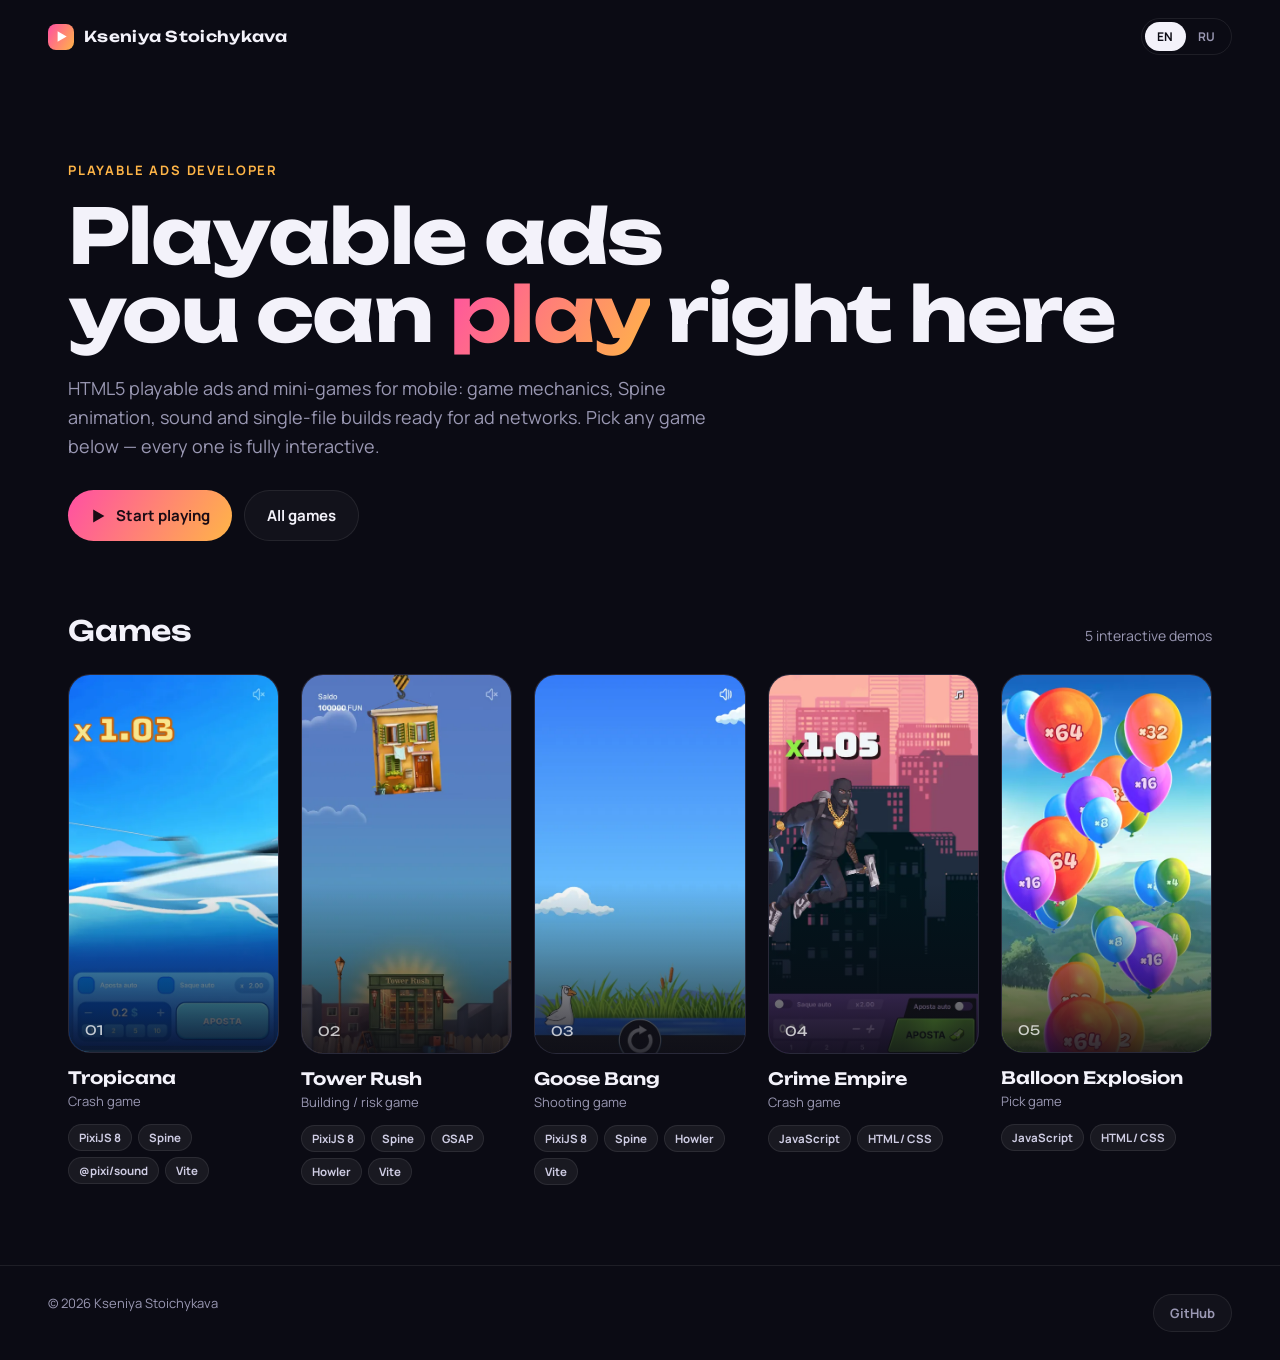
==== index.html @ 9a912e40 "Playable ads portfolio" ====
<!doctype html>
<html lang="en">
<head>
  <meta charset="UTF-8">
  <meta name="viewport" content="width=device-width, initial-scale=1, viewport-fit=cover">
  <title>Playable Ads Portfolio — Kseniya Stoichykava</title>
  <meta name="description" content="Interactive portfolio of HTML5 playable ads: PixiJS, Spine, vanilla JS.">
  <meta property="og:title" content="Playable Ads Portfolio — Kseniya Stoichykava">
  <meta property="og:description" content="5 interactive HTML5 playable ads — play them right in the browser.">
  <meta property="og:image" content="/assets/og.png">
  <meta property="og:type" content="website">
  <meta name="twitter:card" content="summary_large_image">
  <meta name="theme-color" content="#0b0b14">
  <link rel="icon" href="/assets/favicon.svg" type="image/svg+xml">
  <link rel="preconnect" href="https://fonts.googleapis.com">
  <link rel="preconnect" href="https://fonts.gstatic.com" crossorigin>
  <link href="https://fonts.googleapis.com/css2?family=Manrope:wght@400;500;700;800&family=Unbounded:wght@500;600;700&display=swap" rel="stylesheet">
  <link rel="stylesheet" href="/assets/style.css">
  <script src="/assets/games.js"></script>
</head>
<body>
  <header class="topbar">
    <a class="brand" href="/">
      <span class="brand-dot"><svg viewBox="0 0 10 10"><path d="M2 1l7 4-7 4z"/></svg></span>
      <span id="author"></span>
    </a>
    <div class="lang" role="group" aria-label="Language">
      <button data-lang="en">EN</button><button data-lang="ru">RU</button>
    </div>
  </header>

  <main>
    <section class="hero">
      <div class="eyebrow" id="role"></div>
      <h1 id="headline"></h1>
      <p id="intro"></p>
      <div class="hero-actions">
        <a class="btn btn-primary" id="startBtn" href="#">
          <svg viewBox="0 0 10 10"><path d="M2 1l7 4-7 4z"/></svg><span></span>
        </a>
        <a class="btn btn-ghost" href="#games" id="seeAll"></a>
      </div>
    </section>

    <section class="section" id="games">
      <div class="section-head">
        <h2 id="gamesTitle"></h2>
        <span id="gamesCount"></span>
      </div>
      <div class="grid" id="grid"></div>
    </section>
  </main>

  <footer class="footer">
    <span id="copy"></span>
    <div class="contacts" id="contacts"></div>
  </footer>

<script>
(function () {
  const P = window.PORTFOLIO, t = pfT;
  const L = {
    headline: { en: 'Playable ads<br>you can <span>play</span> right here', ru: 'Playable-реклама,<br>в которую можно <span>играть</span>' },
    start: { en: "Start playing", ru: "Начать играть" },
    seeAll: { en: "All games", ru: "Все игры" },
    games: { en: "Games", ru: "Игры" },
    count: { en: (n) => n + " interactive demos", ru: (n) => n + " интерактивных демо" },
  };
  const esc = (s) => String(s).replace(/[&<>"]/g, (c) => ({ "&": "&amp;", "<": "&lt;", ">": "&gt;", '"': "&quot;" }[c]));

  function render() {
    const lang = pfLang();
    document.querySelectorAll(".lang button").forEach((b) => b.classList.toggle("on", b.dataset.lang === lang));
    document.getElementById("author").textContent = P.author;
    document.getElementById("role").textContent = t(P.role);
    document.getElementById("headline").innerHTML = t(L.headline);
    document.getElementById("intro").textContent = t(P.intro);
    const start = document.getElementById("startBtn");
    start.href = "/play#" + P.games[0].slug;
    start.querySelector("span").textContent = t(L.start);
    document.getElementById("seeAll").textContent = t(L.seeAll);
    document.getElementById("gamesTitle").textContent = t(L.games);
    document.getElementById("gamesCount").textContent = L.count[lang](P.games.length);

    document.getElementById("grid").innerHTML = P.games.map((g, i) => `
      <a class="card" href="/play#${g.slug}">
        <div class="card-cover">
          <img src="/assets/covers/${g.slug}.webp" alt="${esc(g.title)}" loading="lazy">
          <span class="card-play"><svg viewBox="0 0 10 10"><path d="M2 1l7 4-7 4z"/></svg></span>
          <span class="card-num">${String(i + 1).padStart(2, "0")}</span>
        </div>
        <div>
          <h3>${esc(g.title)}</h3>
          <div class="card-meta">${esc(t(g.genre))}</div>
        </div>
        <div class="chips">${g.stack.map((s) => `<span class="chip">${esc(s)}</span>`).join("")}</div>
      </a>`).join("");

    const c = P.contacts, links = [];
    if (c.email) links.push(`<a class="btn btn-ghost" href="mailto:${esc(c.email)}">Email</a>`);
    if (c.telegram) links.push(`<a class="btn btn-ghost" href="${esc(c.telegram)}" target="_blank" rel="noopener">Telegram</a>`);
    if (c.github) links.push(`<a class="btn btn-ghost" href="${esc(c.github)}" target="_blank" rel="noopener">GitHub</a>`);
    if (c.linkedin) links.push(`<a class="btn btn-ghost" href="${esc(c.linkedin)}" target="_blank" rel="noopener">LinkedIn</a>`);
    document.getElementById("contacts").innerHTML = links.join("");
    document.getElementById("copy").textContent = "© " + new Date().getFullYear() + " " + P.author;
  }

  document.querySelectorAll(".lang button").forEach((b) => b.addEventListener("click", () => pfSetLang(b.dataset.lang)));
  document.addEventListener("pf-lang", render);
  render();
})();
</script>
</body>
</html>
---- assets/style.css ----
:root {
  --bg: #0b0b14;
  --bg-2: #12121f;
  --card: #171728;
  --line: rgba(255, 255, 255, 0.08);
  --text: #f3f2fa;
  --muted: #9a98b3;
  --accent: #ff4fa3;
  --accent-2: #ffb547;
  --grad: linear-gradient(120deg, var(--accent) 0%, var(--accent-2) 100%);
  --radius: 22px;
  --font-head: "Unbounded", system-ui, sans-serif;
  --font-body: "Manrope", system-ui, sans-serif;
}

* { box-sizing: border-box; margin: 0; padding: 0; }
html, body { background: var(--bg); color: var(--text); font-family: var(--font-body); -webkit-font-smoothing: antialiased; }
a { color: inherit; text-decoration: none; }
button { font: inherit; color: inherit; background: none; border: 0; cursor: pointer; }
img { display: block; max-width: 100%; }
:focus-visible { outline: 2px solid var(--accent-2); outline-offset: 3px; border-radius: 8px; }

/* ── top bar ── */
.topbar {
  display: flex; align-items: center; justify-content: space-between; gap: 16px;
  padding: 18px clamp(16px, 4vw, 48px);
}
.brand { display: flex; align-items: center; gap: 10px; font-family: var(--font-head); font-weight: 600; font-size: 15px; letter-spacing: .02em; }
.brand-dot { width: 26px; height: 26px; border-radius: 8px; background: var(--grad); display: grid; place-items: center; }
.brand-dot svg { width: 13px; height: 13px; fill: #fff; }
.lang { display: flex; padding: 3px; border: 1px solid var(--line); border-radius: 999px; }
.lang button { padding: 6px 12px; border-radius: 999px; font-size: 12px; font-weight: 700; color: var(--muted); letter-spacing: .05em; }
.lang button.on { background: var(--text); color: var(--bg); }

/* ── landing ── */
.hero { padding: clamp(32px, 7vw, 88px) clamp(16px, 4vw, 48px) 24px; max-width: 1240px; margin: 0 auto; position: relative; }
.hero::before {
  content: ""; position: absolute; inset: -120px 0 auto auto; width: 520px; height: 520px; pointer-events: none;
  background: radial-gradient(closest-side, rgba(255, 79, 163, .22), transparent 70%); filter: blur(10px); z-index: -1;
}
.eyebrow { color: var(--accent-2); font-weight: 700; font-size: 13px; letter-spacing: .14em; text-transform: uppercase; margin-bottom: 18px; }
.hero h1 { font-family: var(--font-head); font-weight: 700; font-size: clamp(34px, 6.4vw, 76px); line-height: 1.02; letter-spacing: -.02em; }
.hero h1 span { background: var(--grad); -webkit-background-clip: text; background-clip: text; color: transparent; }
.hero p { margin-top: 22px; max-width: 640px; color: var(--muted); font-size: clamp(15px, 1.6vw, 18px); line-height: 1.6; }
.hero-actions { display: flex; flex-wrap: wrap; gap: 12px; margin-top: 30px; }
.btn { display: inline-flex; align-items: center; gap: 10px; padding: 14px 22px; border-radius: 999px; font-weight: 700; font-size: 15px; transition: transform .2s, background .2s; }
.btn:hover { transform: translateY(-2px); }
.btn-primary { background: var(--grad); color: #1a0b14; }
.btn-ghost { border: 1px solid var(--line); background: rgba(255,255,255,.03); }
.btn-ghost:hover { background: rgba(255,255,255,.08); }
.btn svg { width: 16px; height: 16px; fill: currentColor; }

.section { max-width: 1240px; margin: 0 auto; padding: 48px clamp(16px, 4vw, 48px) 80px; }
.section-head { display: flex; align-items: baseline; justify-content: space-between; gap: 16px; margin-bottom: 26px; }
.section-head h2 { font-family: var(--font-head); font-size: clamp(20px, 2.4vw, 28px); font-weight: 600; }
.section-head span { color: var(--muted); font-size: 14px; }

.grid { display: grid; grid-template-columns: repeat(auto-fill, minmax(210px, 1fr)); gap: 22px; }
.card { display: flex; flex-direction: column; gap: 14px; }
.card-cover {
  position: relative; aspect-ratio: 390 / 700; border-radius: var(--radius); overflow: hidden;
  background: var(--card); border: 1px solid var(--line);
  transition: transform .35s cubic-bezier(.2,.8,.2,1), box-shadow .35s;
}
.card-cover img { width: 100%; height: 100%; object-fit: cover; object-position: top; transition: transform .6s cubic-bezier(.2,.8,.2,1); }
.card-cover::after { content: ""; position: absolute; inset: 0; background: linear-gradient(180deg, transparent 55%, rgba(11,11,20,.85)); }
.card-play {
  position: absolute; z-index: 1; left: 50%; top: 50%; width: 64px; height: 64px; margin: -32px 0 0 -32px; border-radius: 50%;
  background: var(--grad); display: grid; place-items: center; opacity: 0; transform: scale(.8); transition: .3s;
  box-shadow: 0 10px 40px rgba(255, 79, 163, .5);
}
.card-play svg { width: 22px; height: 22px; fill: #1a0b14; margin-left: 3px; }
.card-num { position: absolute; z-index: 1; left: 16px; bottom: 14px; font-family: var(--font-head); font-size: 13px; color: rgba(255,255,255,.75); }
.card:hover .card-cover { transform: translateY(-6px); box-shadow: 0 24px 60px -20px rgba(255, 79, 163, .45); }
.card:hover .card-cover img { transform: scale(1.04); }
.card:hover .card-play, .card:focus-visible .card-play { opacity: 1; transform: scale(1); }
.card h3 { font-family: var(--font-head); font-size: 17px; font-weight: 600; }
.card-meta { color: var(--muted); font-size: 13px; margin-top: 4px; }

.chips { display: flex; flex-wrap: wrap; gap: 6px; }
.chip { font-size: 11.5px; font-weight: 700; padding: 5px 10px; border-radius: 999px; background: rgba(255,255,255,.06); color: #cfcde4; border: 1px solid var(--line); }

.footer { border-top: 1px solid var(--line); padding: 28px clamp(16px, 4vw, 48px); display: flex; flex-wrap: wrap; justify-content: space-between; gap: 12px; color: var(--muted); font-size: 13px; }
.contacts { display: flex; flex-wrap: wrap; gap: 8px; }

/* ── player page ── */
.player { display: grid; grid-template-columns: 300px 1fr 320px; height: 100dvh; overflow: hidden; }
.side { border-right: 1px solid var(--line); background: var(--bg-2); display: flex; flex-direction: column; min-height: 0; }
.side .topbar { padding: 18px 20px; border-bottom: 1px solid var(--line); }
.list { overflow-y: auto; padding: 12px; display: flex; flex-direction: column; gap: 6px; }
.list a { display: flex; align-items: center; gap: 12px; padding: 8px; border-radius: 14px; transition: background .2s; }
.list a:hover { background: rgba(255,255,255,.04); }
.list a.on { background: rgba(255, 79, 163, .12); box-shadow: inset 0 0 0 1px rgba(255, 79, 163, .35); }
.list img { width: 44px; height: 60px; border-radius: 9px; object-fit: cover; object-position: top; flex: none; }
.list b { display: block; font-size: 14px; font-weight: 700; }
.list small { color: var(--muted); font-size: 12px; }

.stage { position: relative; display: flex; flex-direction: column; min-width: 0; min-height: 0;
  background: radial-gradient(60% 60% at 50% 45%, rgba(255, 79, 163, .10), transparent 70%), var(--bg); }
.stage-bar { display: flex; align-items: center; justify-content: space-between; gap: 10px; padding: 14px 18px; }
.tools { display: flex; gap: 6px; align-items: center; }
.icon-btn { width: 40px; height: 40px; border-radius: 12px; display: grid; place-items: center; border: 1px solid var(--line); background: rgba(255,255,255,.03); transition: background .2s; }
.icon-btn:hover { background: rgba(255,255,255,.09); }
.icon-btn.on { background: var(--text); color: var(--bg); }
.icon-btn svg { width: 18px; height: 18px; fill: none; stroke: currentColor; stroke-width: 2; stroke-linecap: round; stroke-linejoin: round; }
.counter { font-family: var(--font-head); font-size: 13px; color: var(--muted); min-width: 52px; text-align: center; }
.back { display: inline-flex; align-items: center; gap: 8px; font-size: 14px; font-weight: 700; color: var(--muted); }
.back:hover { color: var(--text); }
.back svg { width: 16px; height: 16px; fill: none; stroke: currentColor; stroke-width: 2; }

.device-wrap { flex: 1; min-height: 0; display: grid; place-items: center; padding: 8px 18px 22px; }
.device {
  position: relative; background: #000; border-radius: 42px; padding: 12px;
  box-shadow: 0 0 0 2px #2a2a3d, 0 0 0 9px #14141f, 0 40px 90px -30px rgba(0,0,0,.9), 0 0 120px -40px rgba(255,79,163,.4);
  transition: width .35s, height .35s;
}
.device iframe { width: 100%; height: 100%; border: 0; border-radius: 30px; background: #000; display: block; }
.device.free { border-radius: 16px; padding: 0; box-shadow: 0 0 0 1px var(--line), 0 40px 90px -30px rgba(0,0,0,.9); }
.device.free iframe { border-radius: 16px; }
.loader { position: absolute; inset: 12px; border-radius: 30px; display: grid; place-items: center; background: #000; transition: opacity .4s; pointer-events: none; }
.loader.hide { opacity: 0; }
.spinner { width: 34px; height: 34px; border-radius: 50%; border: 3px solid rgba(255,255,255,.15); border-top-color: var(--accent); animation: spin 0.8s linear infinite; }
@keyframes spin { to { transform: rotate(360deg); } }

.info { border-left: 1px solid var(--line); background: var(--bg-2); padding: 28px 24px; overflow-y: auto; display: flex; flex-direction: column; gap: 18px; }
.info .genre { color: var(--accent-2); font-size: 12px; font-weight: 800; letter-spacing: .12em; text-transform: uppercase; }
.info h1 { font-family: var(--font-head); font-size: 28px; line-height: 1.1; font-weight: 700; }
.info p { color: var(--muted); line-height: 1.65; font-size: 14.5px; }
.info h4 { font-size: 12px; text-transform: uppercase; letter-spacing: .12em; color: var(--muted); margin-bottom: 10px; }
.hint { margin-top: auto; font-size: 12.5px; color: var(--muted); line-height: 1.6; padding: 14px; border: 1px dashed var(--line); border-radius: 14px; }
kbd { font-family: inherit; font-size: 11px; padding: 2px 6px; border-radius: 6px; border: 1px solid var(--line); background: rgba(255,255,255,.05); }
.mobile-only { display: none; }

@media (max-width: 1180px) {
  .player { grid-template-columns: 260px 1fr; }
  .info { display: none; }
}

/* phones: game fills the screen, compact switcher on top */
@media (max-width: 760px) {
  .player { grid-template-columns: 1fr; }
  .side { display: none; }
  .stage-bar { padding: 8px 10px; }
  .stage-bar .title-m { font-family: var(--font-head); font-size: 14px; font-weight: 600; white-space: nowrap; overflow: hidden; text-overflow: ellipsis; }
  .desk-only { display: none !important; }
  .mobile-only { display: flex; }
  .device-wrap { padding: 0; }
  .device, .device.free { width: 100% !important; height: 100% !important; border-radius: 0; padding: 0; box-shadow: none; }
  .device iframe, .device.free iframe { border-radius: 0; }
  .loader { inset: 0; border-radius: 0; }
}

/* tweaks */
.side .brand { font-size: 13px; line-height: 1.2; gap: 8px; }
.side .lang button { padding: 5px 9px; }
.footer .btn { padding: 9px 16px; font-size: 13px; }
@media (max-width: 560px) {
  .grid { grid-template-columns: repeat(2, 1fr); gap: 16px 12px; }
  .card h3 { font-size: 15px; }
  .chip { font-size: 10.5px; padding: 4px 8px; }
}
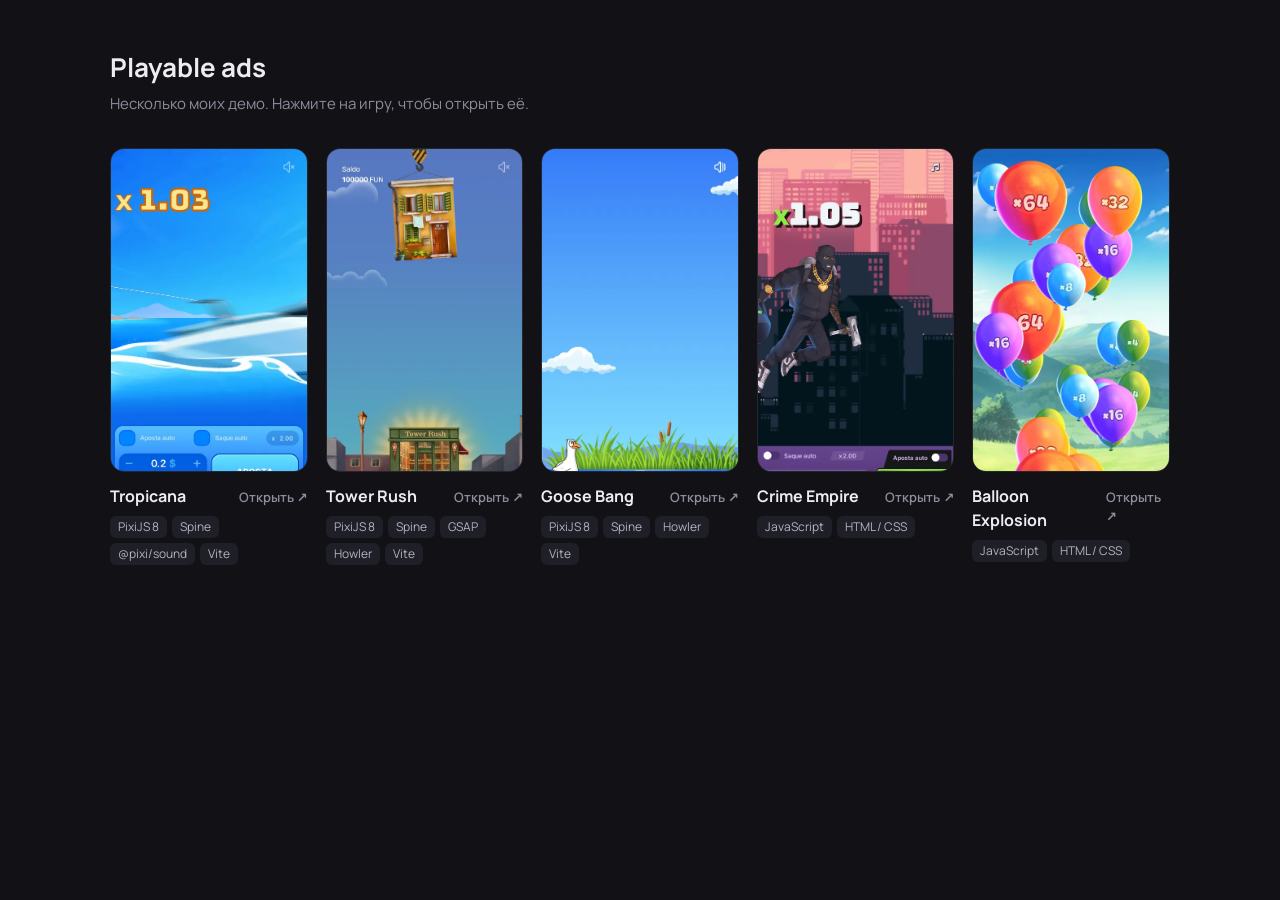
==== commit 9f6e4396: "Simplify portfolio: one page, games open directly" ====
--- a/index.html
+++ b/index.html
@@ -1,114 +1,60 @@
 <!doctype html>
-<html lang="en">
+<html lang="ru">
 <head>
   <meta charset="UTF-8">
-  <meta name="viewport" content="width=device-width, initial-scale=1, viewport-fit=cover">
-  <title>Playable Ads Portfolio — Kseniya Stoichykava</title>
-  <meta name="description" content="Interactive portfolio of HTML5 playable ads: PixiJS, Spine, vanilla JS.">
-  <meta property="og:title" content="Playable Ads Portfolio — Kseniya Stoichykava">
-  <meta property="og:description" content="5 interactive HTML5 playable ads — play them right in the browser.">
-  <meta property="og:image" content="/assets/og.png">
-  <meta property="og:type" content="website">
-  <meta name="twitter:card" content="summary_large_image">
-  <meta name="theme-color" content="#0b0b14">
-  <link rel="icon" href="/assets/favicon.svg" type="image/svg+xml">
+  <meta name="viewport" content="width=device-width, initial-scale=1">
+  <title>Playable ads — примеры</title>
+  <meta property="og:title" content="Playable ads — примеры">
+  <meta property="og:image" content="assets/og.png">
+  <link rel="icon" href="assets/favicon.svg" type="image/svg+xml">
   <link rel="preconnect" href="https://fonts.googleapis.com">
   <link rel="preconnect" href="https://fonts.gstatic.com" crossorigin>
-  <link href="https://fonts.googleapis.com/css2?family=Manrope:wght@400;500;700;800&family=Unbounded:wght@500;600;700&display=swap" rel="stylesheet">
-  <link rel="stylesheet" href="/assets/style.css">
-  <script src="/assets/games.js"></script>
+  <link href="https://fonts.googleapis.com/css2?family=Manrope:wght@400;600;700&display=swap" rel="stylesheet">
+  <style>
+    * { box-sizing: border-box; margin: 0; padding: 0; }
+    body { background: #111116; color: #ececf1; font-family: Manrope, system-ui, sans-serif; line-height: 1.5; }
+    main { max-width: 1100px; margin: 0 auto; padding: 48px 20px 64px; }
+    h1 { font-size: 26px; font-weight: 700; }
+    .sub { color: #8d8d9c; margin-top: 6px; font-size: 15px; }
+    .grid { display: grid; grid-template-columns: repeat(auto-fill, minmax(190px, 1fr)); gap: 24px 18px; margin-top: 32px; }
+    .card { color: inherit; text-decoration: none; display: block; }
+    .cover { aspect-ratio: 390 / 640; border-radius: 14px; overflow: hidden; background: #1c1c24; border: 1px solid #26262f; transition: transform .2s, border-color .2s; }
+    .cover img { width: 100%; height: 100%; object-fit: cover; object-position: top; display: block; }
+    .card:hover .cover { transform: translateY(-3px); border-color: #4a4a5a; }
+    .name { display: flex; justify-content: space-between; align-items: baseline; gap: 8px; margin-top: 12px; font-weight: 700; font-size: 16px; }
+    .name span { color: #8d8d9c; font-size: 13px; font-weight: 600; }
+    .card:hover .name span { color: #ececf1; }
+    .tags { display: flex; flex-wrap: wrap; gap: 5px; margin-top: 8px; }
+    .tags span { font-size: 12px; padding: 2px 8px; border-radius: 6px; background: #1f1f28; color: #b4b4c2; }
+    @media (max-width: 480px) {
+      main { padding-top: 32px; }
+      .grid { grid-template-columns: repeat(2, 1fr); gap: 20px 12px; }
+    }
+  </style>
 </head>
 <body>
-  <header class="topbar">
-    <a class="brand" href="/">
-      <span class="brand-dot"><svg viewBox="0 0 10 10"><path d="M2 1l7 4-7 4z"/></svg></span>
-      <span id="author"></span>
-    </a>
-    <div class="lang" role="group" aria-label="Language">
-      <button data-lang="en">EN</button><button data-lang="ru">RU</button>
-    </div>
-  </header>
-
-  <main>
-    <section class="hero">
-      <div class="eyebrow" id="role"></div>
-      <h1 id="headline"></h1>
-      <p id="intro"></p>
-      <div class="hero-actions">
-        <a class="btn btn-primary" id="startBtn" href="#">
-          <svg viewBox="0 0 10 10"><path d="M2 1l7 4-7 4z"/></svg><span></span>
-        </a>
-        <a class="btn btn-ghost" href="#games" id="seeAll"></a>
-      </div>
-    </section>
-
-    <section class="section" id="games">
-      <div class="section-head">
-        <h2 id="gamesTitle"></h2>
-        <span id="gamesCount"></span>
-      </div>
-      <div class="grid" id="grid"></div>
-    </section>
-  </main>
-
-  <footer class="footer">
-    <span id="copy"></span>
-    <div class="contacts" id="contacts"></div>
-  </footer>
+<main>
+  <h1>Playable ads</h1>
+  <p class="sub">Несколько моих демо. Нажмите на игру, чтобы открыть её.</p>
+  <div class="grid" id="grid"></div>
+</main>
 
 <script>
-(function () {
-  const P = window.PORTFOLIO, t = pfT;
-  const L = {
-    headline: { en: 'Playable ads<br>you can <span>play</span> right here', ru: 'Playable-реклама,<br>в которую можно <span>играть</span>' },
-    start: { en: "Start playing", ru: "Начать играть" },
-    seeAll: { en: "All games", ru: "Все игры" },
-    games: { en: "Games", ru: "Игры" },
-    count: { en: (n) => n + " interactive demos", ru: (n) => n + " интерактивных демо" },
-  };
-  const esc = (s) => String(s).replace(/[&<>"]/g, (c) => ({ "&": "&amp;", "<": "&lt;", ">": "&gt;", '"': "&quot;" }[c]));
+  // Список игр: папка в games/, название, технологии
+  const GAMES = [
+    { slug: "tropicana",    title: "Tropicana",         stack: ["PixiJS 8", "Spine", "@pixi/sound", "Vite"] },
+    { slug: "tower-rush",   title: "Tower Rush",        stack: ["PixiJS 8", "Spine", "GSAP", "Howler", "Vite"] },
+    { slug: "goose-bang",   title: "Goose Bang",        stack: ["PixiJS 8", "Spine", "Howler", "Vite"] },
+    { slug: "crime-empire", title: "Crime Empire",      stack: ["JavaScript", "HTML / CSS"] },
+    { slug: "balloon",      title: "Balloon Explosion", stack: ["JavaScript", "HTML / CSS"] },
+  ];
 
-  function render() {
-    const lang = pfLang();
-    document.querySelectorAll(".lang button").forEach((b) => b.classList.toggle("on", b.dataset.lang === lang));
-    document.getElementById("author").textContent = P.author;
-    document.getElementById("role").textContent = t(P.role);
-    document.getElementById("headline").innerHTML = t(L.headline);
-    document.getElementById("intro").textContent = t(P.intro);
-    const start = document.getElementById("startBtn");
-    start.href = "/play#" + P.games[0].slug;
-    start.querySelector("span").textContent = t(L.start);
-    document.getElementById("seeAll").textContent = t(L.seeAll);
-    document.getElementById("gamesTitle").textContent = t(L.games);
-    document.getElementById("gamesCount").textContent = L.count[lang](P.games.length);
-
-    document.getElementById("grid").innerHTML = P.games.map((g, i) => `
-      <a class="card" href="/play#${g.slug}">
-        <div class="card-cover">
-          <img src="/assets/covers/${g.slug}.webp" alt="${esc(g.title)}" loading="lazy">
-          <span class="card-play"><svg viewBox="0 0 10 10"><path d="M2 1l7 4-7 4z"/></svg></span>
-          <span class="card-num">${String(i + 1).padStart(2, "0")}</span>
-        </div>
-        <div>
-          <h3>${esc(g.title)}</h3>
-          <div class="card-meta">${esc(t(g.genre))}</div>
-        </div>
-        <div class="chips">${g.stack.map((s) => `<span class="chip">${esc(s)}</span>`).join("")}</div>
-      </a>`).join("");
-
-    const c = P.contacts, links = [];
-    if (c.email) links.push(`<a class="btn btn-ghost" href="mailto:${esc(c.email)}">Email</a>`);
-    if (c.telegram) links.push(`<a class="btn btn-ghost" href="${esc(c.telegram)}" target="_blank" rel="noopener">Telegram</a>`);
-    if (c.github) links.push(`<a class="btn btn-ghost" href="${esc(c.github)}" target="_blank" rel="noopener">GitHub</a>`);
-    if (c.linkedin) links.push(`<a class="btn btn-ghost" href="${esc(c.linkedin)}" target="_blank" rel="noopener">LinkedIn</a>`);
-    document.getElementById("contacts").innerHTML = links.join("");
-    document.getElementById("copy").textContent = "© " + new Date().getFullYear() + " " + P.author;
-  }
-
-  document.querySelectorAll(".lang button").forEach((b) => b.addEventListener("click", () => pfSetLang(b.dataset.lang)));
-  document.addEventListener("pf-lang", render);
-  render();
-})();
+  document.getElementById("grid").innerHTML = GAMES.map(g => `
+    <a class="card" href="games/${g.slug}/index.html" target="_blank" rel="noopener">
+      <div class="cover"><img src="assets/covers/${g.slug}.webp" alt="${g.title}" loading="lazy"></div>
+      <div class="name">${g.title}<span>Открыть ↗</span></div>
+      <div class="tags">${g.stack.map(s => `<span>${s}</span>`).join("")}</div>
+    </a>`).join("");
 </script>
 </body>
 </html>
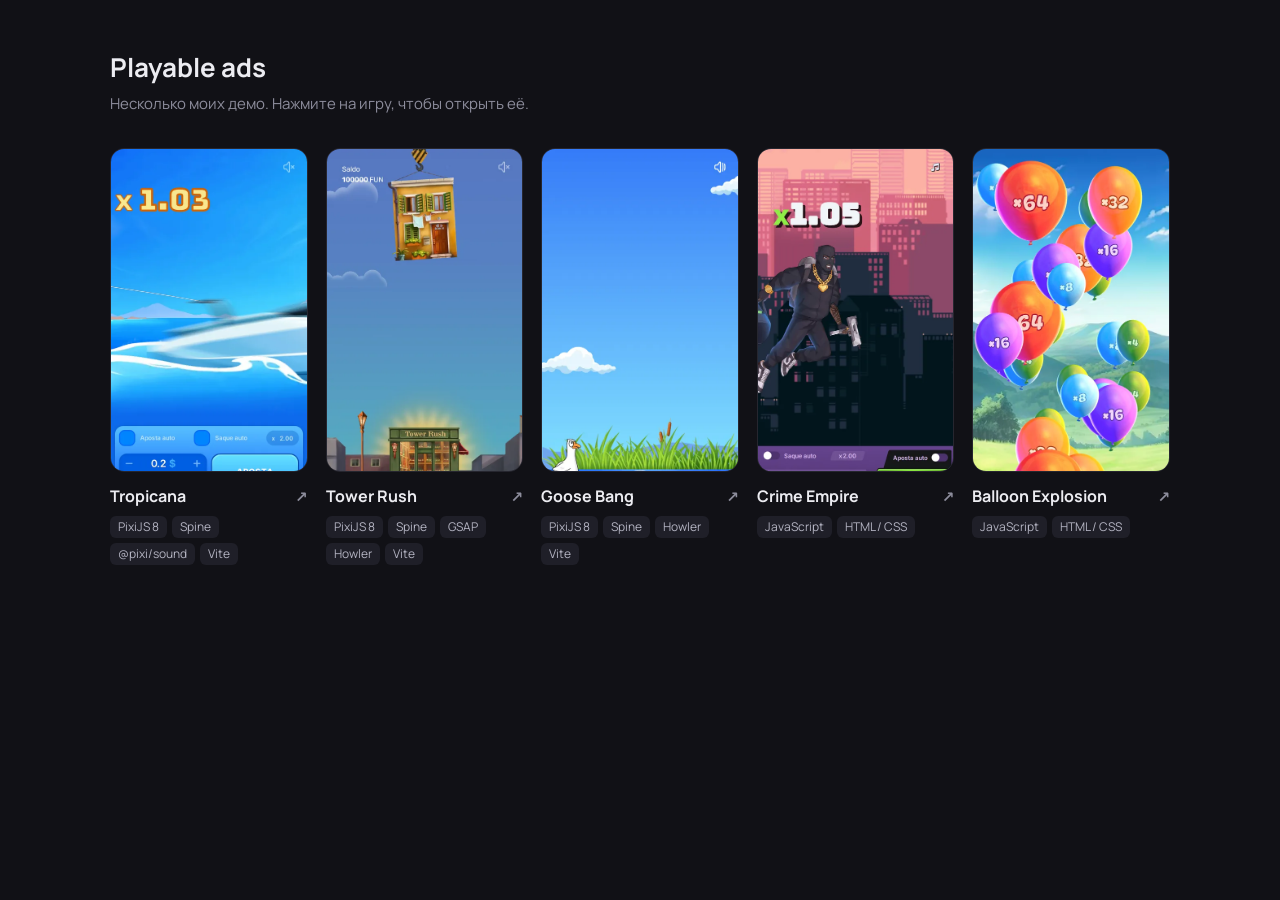
==== commit 6bd56535: "Shorter open label" ====
--- a/index.html
+++ b/index.html
@@ -22,7 +22,7 @@
     .cover img { width: 100%; height: 100%; object-fit: cover; object-position: top; display: block; }
     .card:hover .cover { transform: translateY(-3px); border-color: #4a4a5a; }
     .name { display: flex; justify-content: space-between; align-items: baseline; gap: 8px; margin-top: 12px; font-weight: 700; font-size: 16px; }
-    .name span { color: #8d8d9c; font-size: 13px; font-weight: 600; }
+    .name span { color: #8d8d9c; font-size: 15px; }
     .card:hover .name span { color: #ececf1; }
     .tags { display: flex; flex-wrap: wrap; gap: 5px; margin-top: 8px; }
     .tags span { font-size: 12px; padding: 2px 8px; border-radius: 6px; background: #1f1f28; color: #b4b4c2; }
@@ -52,7 +52,7 @@
   document.getElementById("grid").innerHTML = GAMES.map(g => `
     <a class="card" href="games/${g.slug}/index.html" target="_blank" rel="noopener">
       <div class="cover"><img src="assets/covers/${g.slug}.webp" alt="${g.title}" loading="lazy"></div>
-      <div class="name">${g.title}<span>Открыть ↗</span></div>
+      <div class="name">${g.title}<span>↗</span></div>
       <div class="tags">${g.stack.map(s => `<span>${s}</span>`).join("")}</div>
     </a>`).join("");
 </script>
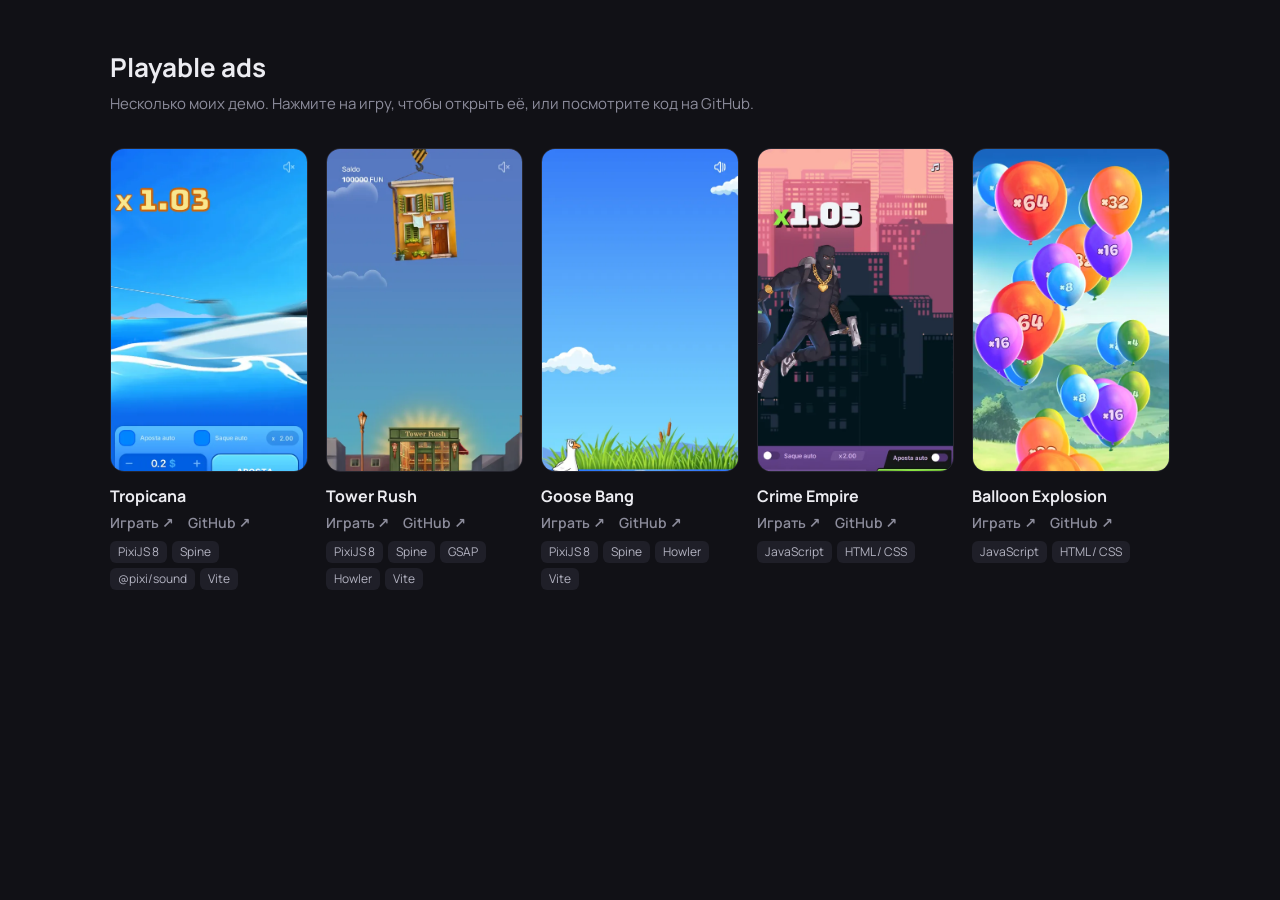
==== commit cb9f5583: "Add GitHub links" ====
--- a/index.html
+++ b/index.html
@@ -17,13 +17,14 @@
     h1 { font-size: 26px; font-weight: 700; }
     .sub { color: #8d8d9c; margin-top: 6px; font-size: 15px; }
     .grid { display: grid; grid-template-columns: repeat(auto-fill, minmax(190px, 1fr)); gap: 24px 18px; margin-top: 32px; }
-    .card { color: inherit; text-decoration: none; display: block; }
-    .cover { aspect-ratio: 390 / 640; border-radius: 14px; overflow: hidden; background: #1c1c24; border: 1px solid #26262f; transition: transform .2s, border-color .2s; }
+    .card { display: block; }
+    .cover { display: block; aspect-ratio: 390 / 640; border-radius: 14px; overflow: hidden; background: #1c1c24; border: 1px solid #26262f; transition: transform .2s, border-color .2s; }
     .cover img { width: 100%; height: 100%; object-fit: cover; object-position: top; display: block; }
-    .card:hover .cover { transform: translateY(-3px); border-color: #4a4a5a; }
-    .name { display: flex; justify-content: space-between; align-items: baseline; gap: 8px; margin-top: 12px; font-weight: 700; font-size: 16px; }
-    .name span { color: #8d8d9c; font-size: 15px; }
-    .card:hover .name span { color: #ececf1; }
+    .cover:hover { transform: translateY(-3px); border-color: #4a4a5a; }
+    .name { margin-top: 12px; font-weight: 700; font-size: 16px; }
+    .links { display: flex; gap: 14px; margin-top: 4px; font-size: 14px; font-weight: 600; }
+    .links a { color: #8d8d9c; text-decoration: none; }
+    .links a:hover { color: #ececf1; }
     .tags { display: flex; flex-wrap: wrap; gap: 5px; margin-top: 8px; }
     .tags span { font-size: 12px; padding: 2px 8px; border-radius: 6px; background: #1f1f28; color: #b4b4c2; }
     @media (max-width: 480px) {
@@ -35,26 +36,31 @@
 <body>
 <main>
   <h1>Playable ads</h1>
-  <p class="sub">Несколько моих демо. Нажмите на игру, чтобы открыть её.</p>
+  <p class="sub">Несколько моих демо. Нажмите на игру, чтобы открыть её, или посмотрите код на GitHub.</p>
   <div class="grid" id="grid"></div>
 </main>
 
 <script>
   // Список игр: папка в games/, название, технологии
+  const GH = "https://github.com/kseniya7991/";
   const GAMES = [
-    { slug: "tropicana",    title: "Tropicana",         stack: ["PixiJS 8", "Spine", "@pixi/sound", "Vite"] },
-    { slug: "tower-rush",   title: "Tower Rush",        stack: ["PixiJS 8", "Spine", "GSAP", "Howler", "Vite"] },
-    { slug: "goose-bang",   title: "Goose Bang",        stack: ["PixiJS 8", "Spine", "Howler", "Vite"] },
-    { slug: "crime-empire", title: "Crime Empire",      stack: ["JavaScript", "HTML / CSS"] },
-    { slug: "balloon",      title: "Balloon Explosion", stack: ["JavaScript", "HTML / CSS"] },
+    { slug: "tropicana",    title: "Tropicana",         repo: "tropicana-playable",    stack: ["PixiJS 8", "Spine", "@pixi/sound", "Vite"] },
+    { slug: "tower-rush",   title: "Tower Rush",        repo: "towerrush-playable",    stack: ["PixiJS 8", "Spine", "GSAP", "Howler", "Vite"] },
+    { slug: "goose-bang",   title: "Goose Bang",        repo: "goose-bang-playable",   stack: ["PixiJS 8", "Spine", "Howler", "Vite"] },
+    { slug: "crime-empire", title: "Crime Empire",      repo: "crime-empire-playable", stack: ["JavaScript", "HTML / CSS"] },
+    { slug: "balloon",      title: "Balloon Explosion", repo: "balloon-playable",      stack: ["JavaScript", "HTML / CSS"] },
   ];
 
   document.getElementById("grid").innerHTML = GAMES.map(g => `
-    <a class="card" href="games/${g.slug}/index.html" target="_blank" rel="noopener">
-      <div class="cover"><img src="assets/covers/${g.slug}.webp" alt="${g.title}" loading="lazy"></div>
-      <div class="name">${g.title}<span>↗</span></div>
+    <div class="card">
+      <a class="cover" href="games/${g.slug}/index.html" target="_blank" rel="noopener"><img src="assets/covers/${g.slug}.webp" alt="${g.title}" loading="lazy"></a>
+      <div class="name">${g.title}</div>
+      <div class="links">
+        <a href="games/${g.slug}/index.html" target="_blank" rel="noopener">Играть ↗</a>
+        <a href="${GH + g.repo}" target="_blank" rel="noopener">GitHub ↗</a>
+      </div>
       <div class="tags">${g.stack.map(s => `<span>${s}</span>`).join("")}</div>
-    </a>`).join("");
+    </div>`).join("");
 </script>
 </body>
 </html>
